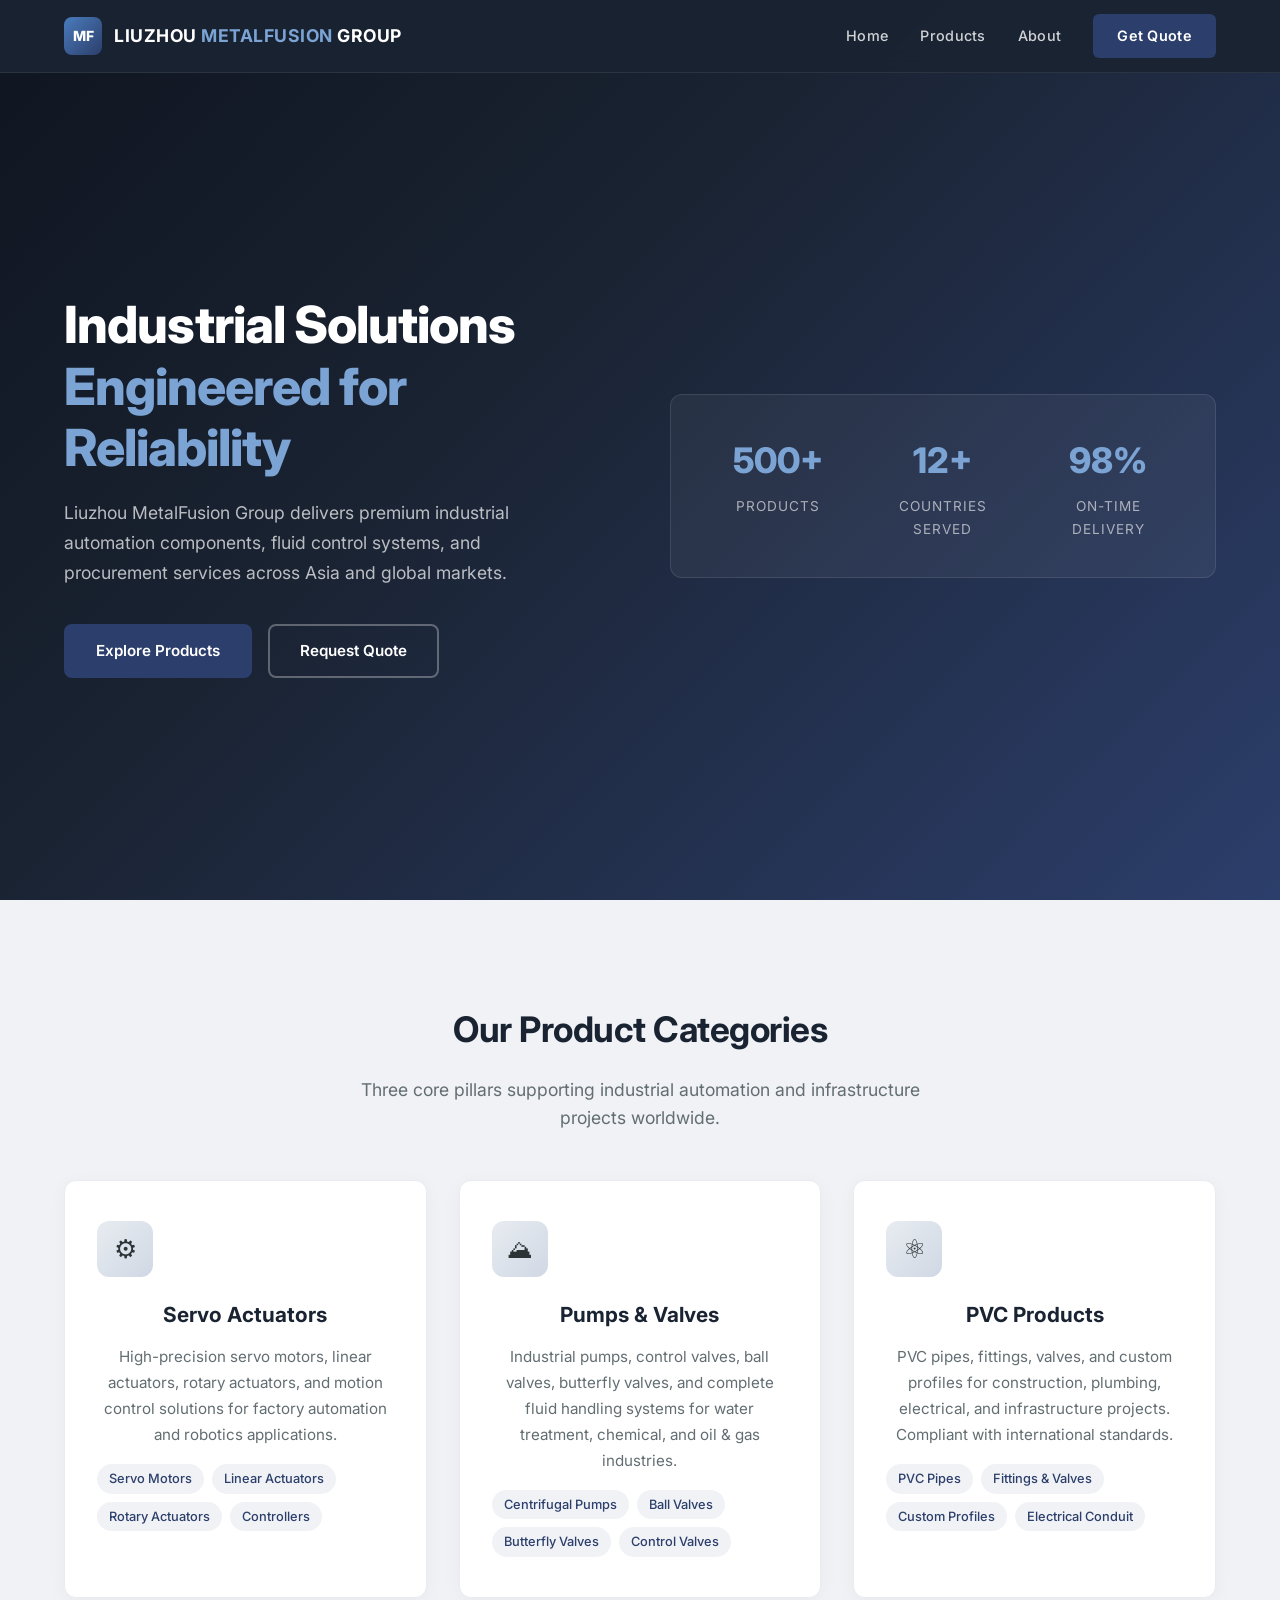
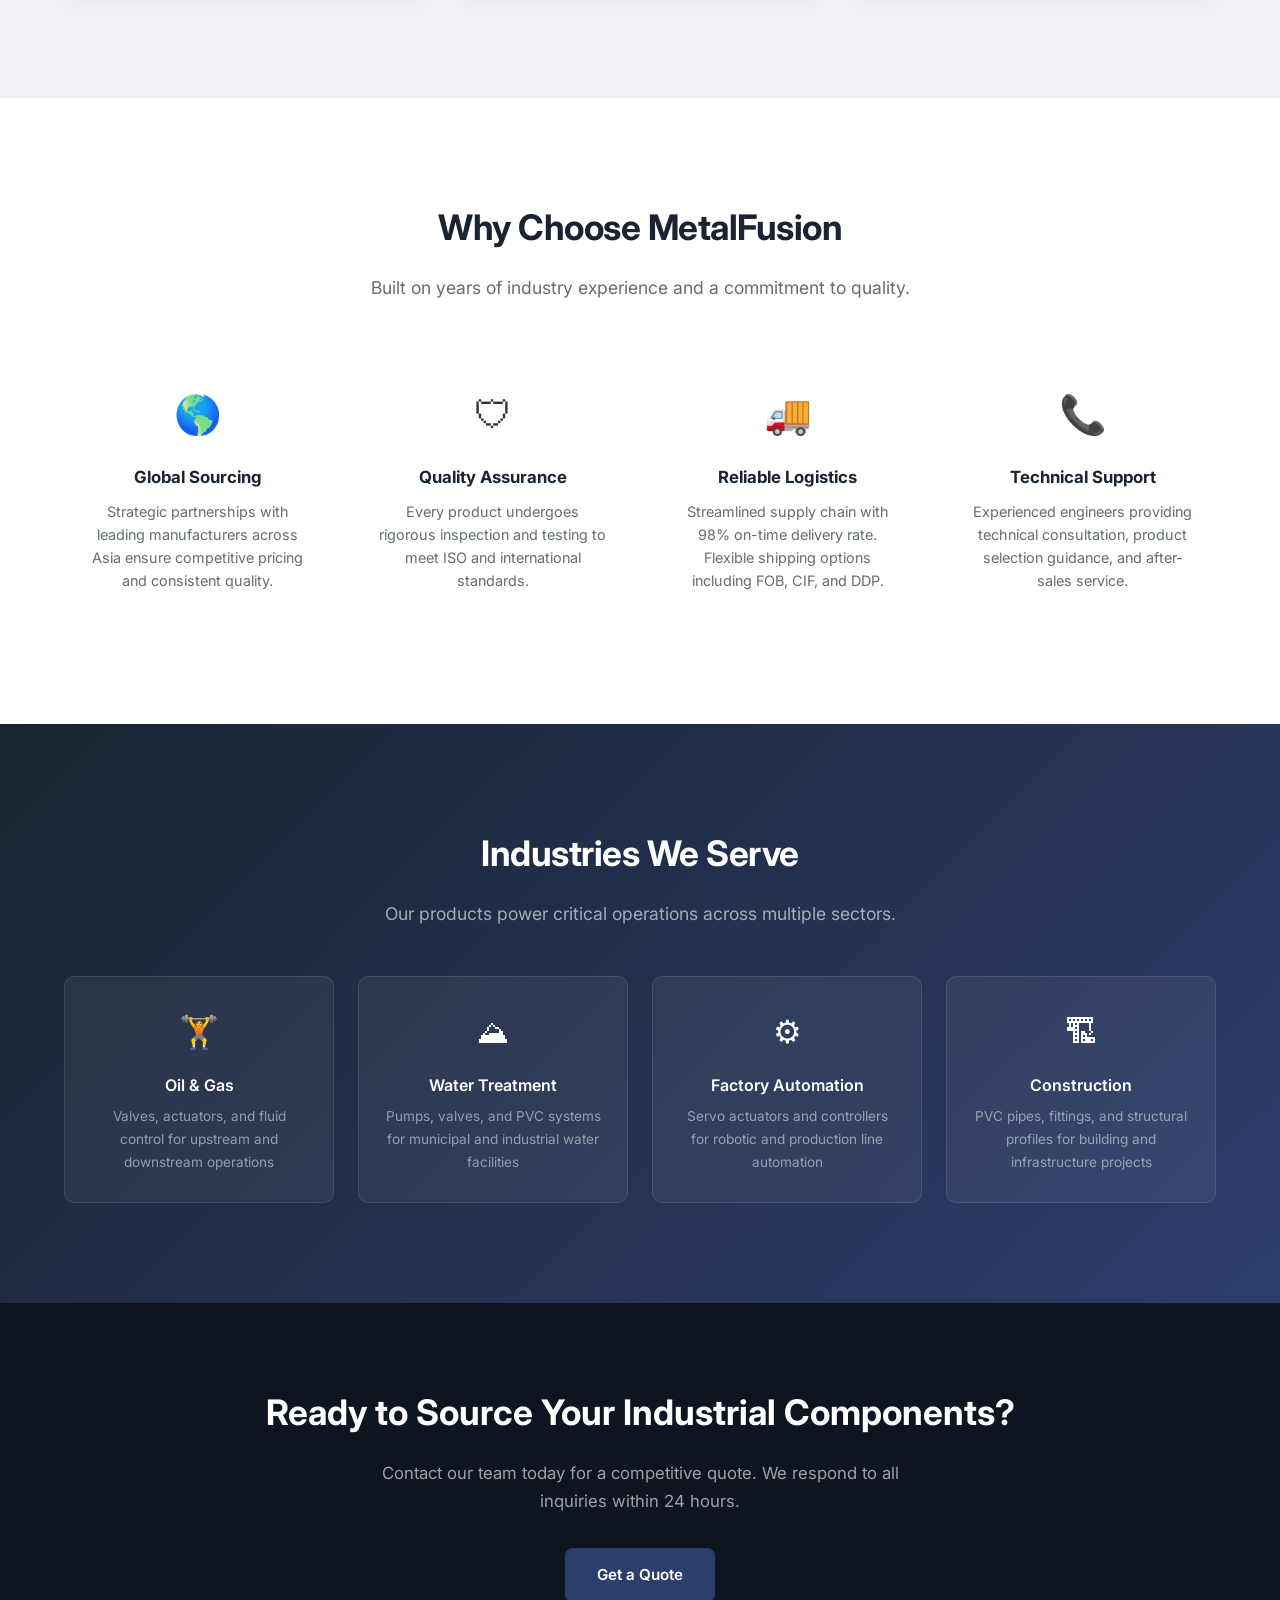
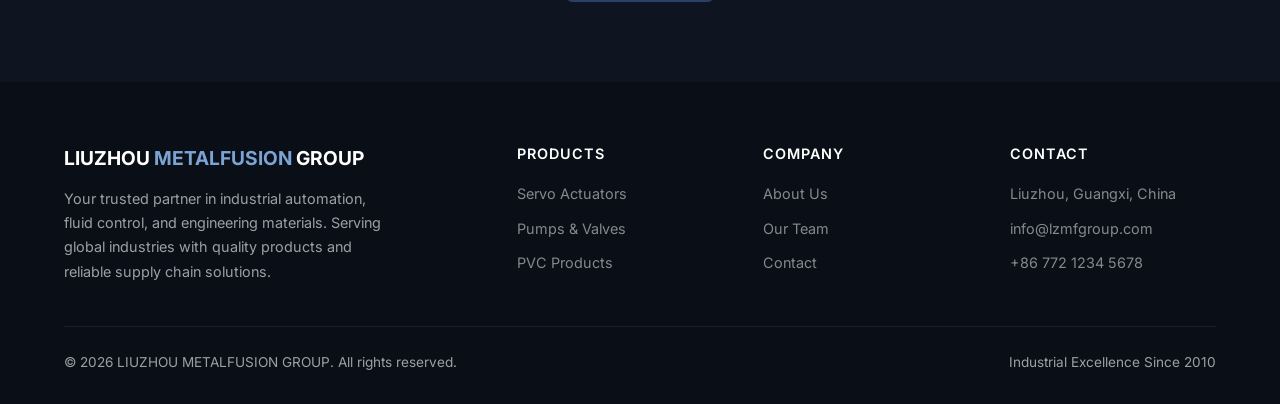
==== index.html @ cece7066 "Initial commit - LZMF Group industrial website" ====
<!DOCTYPE html>
<html lang="en">
<head>
  <meta charset="UTF-8" />
  <meta name="viewport" content="width=device-width, initial-scale=1.0" />
  <meta name="description" content="LIUZHOU METALFUSION GROUP - Industrial automation, servo actuators, pumps, valves, and PVC procurement solutions." />
  <link rel="preconnect" href="https://fonts.googleapis.com" />
  <link href="https://fonts.googleapis.com/css2?family=Inter:wght@400;500;600;700;800&display=swap" rel="stylesheet" />
  <link rel="stylesheet" href="css/style.css" />
  <title>LIUZHOU METALFUSION GROUP | Industrial Solutions</title>
</head>
<body>
<nav class="navbar">
  <div class="container">
    <a href="index.html" class="logo">
      <div class="logo-icon">MF</div>
      <span class="logo-text">LIUZHOU <span>METALFUSION</span> GROUP</span>
    </a>
    <div class="nav-links" id="navLinks">
      <a href="index.html">Home</a>
      <a href="products.html">Products</a>
      <a href="about.html">About</a>
      <a href="contact.html" class="btn-nav">Get Quote</a>
    </div>
    <div class="mobile-toggle" onclick="document.getElementById('navLinks').classList.toggle('active')">
      <span></span><span></span><span></span>
    </div>
  </div>
</nav>

<section class="hero">
  <div class="container">
    <div class="hero-content">
      <h1>Industrial Solutions <span>Engineered for Reliability</span></h1>
      <p>Liuzhou MetalFusion Group delivers premium industrial automation components, fluid control systems, and procurement services across Asia and global markets.</p>
      <div class="hero-buttons">
        <a href="products.html" class="btn-primary">Explore Products</a>
        <a href="contact.html" class="btn-outline">Request Quote</a>
      </div>
    </div>
    <div class="hero-stats">
      <div class="hero-stat">
        <div class="hero-stat-number">500+</div>
        <div class="hero-stat-label">Products</div>
      </div>
      <div class="hero-stat">
        <div class="hero-stat-number">12+</div>
        <div class="hero-stat-label">Countries Served</div>
      </div>
      <div class="hero-stat">
        <div class="hero-stat-number">98%</div>
        <div class="hero-stat-label">On-Time Delivery</div>
      </div>
    </div>
  </div>
</section>

<section class="categories section">
  <div class="container text-center">
    <h2 class="section-title">Our Product Categories</h2>
    <p class="section-subtitle">Three core pillars supporting industrial automation and infrastructure projects worldwide.</p>
    <div class="categories-grid">
      <div class="category-card">
        <div class="category-icon">&#9881;</div>
        <h3>Servo Actuators</h3>
        <p>High-precision servo motors, linear actuators, rotary actuators, and motion control solutions for factory automation and robotics applications.</p>
        <div class="tag-list">
          <span class="tag">Servo Motors</span>
          <span class="tag">Linear Actuators</span>
          <span class="tag">Rotary Actuators</span>
          <span class="tag">Controllers</span>
        </div>
      </div>
      <div class="category-card">
        <div class="category-icon">&#9968;</div>
        <h3>Pumps &amp; Valves</h3>
        <p>Industrial pumps, control valves, ball valves, butterfly valves, and complete fluid handling systems for water treatment, chemical, and oil &amp; gas industries.</p>
        <div class="tag-list">
          <span class="tag">Centrifugal Pumps</span>
          <span class="tag">Ball Valves</span>
          <span class="tag">Butterfly Valves</span>
          <span class="tag">Control Valves</span>
        </div>
      </div>
      <div class="category-card">
        <div class="category-icon">&#9883;</div>
        <h3>PVC Products</h3>
        <p>PVC pipes, fittings, valves, and custom profiles for construction, plumbing, electrical, and infrastructure projects. Compliant with international standards.</p>
        <div class="tag-list">
          <span class="tag">PVC Pipes</span>
          <span class="tag">Fittings &amp; Valves</span>
          <span class="tag">Custom Profiles</span>
          <span class="tag">Electrical Conduit</span>
        </div>
      </div>
    </div>
  </div>
</section>

<section class="advantages section">
  <div class="container text-center">
    <h2 class="section-title">Why Choose MetalFusion</h2>
    <p class="section-subtitle">Built on years of industry experience and a commitment to quality.</p>
    <div class="advantages-grid">
      <div class="advantage-item">
        <div class="advantage-icon">&#127758;</div>
        <h4>Global Sourcing</h4>
        <p>Strategic partnerships with leading manufacturers across Asia ensure competitive pricing and consistent quality.</p>
      </div>
      <div class="advantage-item">
        <div class="advantage-icon">&#128737;</div>
        <h4>Quality Assurance</h4>
        <p>Every product undergoes rigorous inspection and testing to meet ISO and international standards.</p>
      </div>
      <div class="advantage-item">
        <div class="advantage-icon">&#128666;</div>
        <h4>Reliable Logistics</h4>
        <p>Streamlined supply chain with 98% on-time delivery rate. Flexible shipping options including FOB, CIF, and DDP.</p>
      </div>
      <div class="advantage-item">
        <div class="advantage-icon">&#128222;</div>
        <h4>Technical Support</h4>
        <p>Experienced engineers providing technical consultation, product selection guidance, and after-sales service.</p>
      </div>
    </div>
  </div>
</section>

<section class="applications section">
  <div class="container text-center">
    <h2 class="section-title">Industries We Serve</h2>
    <p class="section-subtitle">Our products power critical operations across multiple sectors.</p>
    <div class="apps-grid">
      <div class="app-card">
        <div class="app-icon">&#127947;</div>
        <h4>Oil &amp; Gas</h4>
        <p>Valves, actuators, and fluid control for upstream and downstream operations</p>
      </div>
      <div class="app-card">
        <div class="app-icon">&#9968;</div>
        <h4>Water Treatment</h4>
        <p>Pumps, valves, and PVC systems for municipal and industrial water facilities</p>
      </div>
      <div class="app-card">
        <div class="app-icon">&#9881;</div>
        <h4>Factory Automation</h4>
        <p>Servo actuators and controllers for robotic and production line automation</p>
      </div>
      <div class="app-card">
        <div class="app-icon">&#127959;</div>
        <h4>Construction</h4>
        <p>PVC pipes, fittings, and structural profiles for building and infrastructure projects</p>
      </div>
    </div>
  </div>
</section>

<section class="cta-banner">
  <div class="container">
    <h2>Ready to Source Your Industrial Components?</h2>
    <p>Contact our team today for a competitive quote. We respond to all inquiries within 24 hours.</p>
    <a href="contact.html" class="btn-primary">Get a Quote</a>
  </div>
</section>

<footer class="footer">
  <div class="container">
    <div class="footer-grid">
      <div class="footer-brand">
        <span class="logo-text" style="color:#fff;font-weight:700;font-size:1.2rem;">LIUZHOU <span style="color:#7ba4d4;">METALFUSION</span> GROUP</span>
        <p>Your trusted partner in industrial automation, fluid control, and engineering materials. Serving global industries with quality products and reliable supply chain solutions.</p>
      </div>
      <div class="footer-col">
        <h5>Products</h5>
        <a href="products.html#actuators">Servo Actuators</a>
        <a href="products.html#pumps">Pumps &amp; Valves</a>
        <a href="products.html#pvc">PVC Products</a>
      </div>
      <div class="footer-col">
        <h5>Company</h5>
        <a href="about.html">About Us</a>
        <a href="about.html#team">Our Team</a>
        <a href="contact.html">Contact</a>
      </div>
      <div class="footer-col">
        <h5>Contact</h5>
        <a>Liuzhou, Guangxi, China</a>
        <a>info@lzmfgroup.com</a>
        <a>+86 772 1234 5678</a>
      </div>
    </div>
    <div class="footer-bottom">
      <span>&copy; 2026 LIUZHOU METALFUSION GROUP. All rights reserved.</span>
      <span>Industrial Excellence Since 2010</span>
    </div>
  </div>
</footer>

<script>
document.querySelectorAll('a[href^="#"]').forEach(a => {
  a.addEventListener('click', e => {
    e.preventDefault();
    const t = document.querySelector(a.getAttribute('href'));
    if(t) t.scrollIntoView({behavior:'smooth'});
  });
});
</script>
</body>
</html>
---- css/style.css ----
/* ============================================
   LIUZHOU METALFUSION GROUP
   Industrial Engineering Website
   ============================================ */

*, *::before, *::after { margin: 0; padding: 0; box-sizing: border-box; }
html { scroll-behavior: smooth; font-size: 16px; }
body {
  font-family: 'Inter', -apple-system, BlinkMacSystemFont, 'Segoe UI', Roboto, sans-serif;
  color: #2d3436;
  line-height: 1.7;
  background: #fff;
  overflow-x: hidden;
}
a { text-decoration: none; color: inherit; }
ul { list-style: none; }
img { max-width: 100%; height: auto; display: block; }
.container { max-width: 1200px; margin: 0 auto; padding: 0 24px; }
.section { padding: 100px 0; }
.section-title {
  font-size: 2.2rem;
  font-weight: 700;
  color: #1a2332;
  margin-bottom: 16px;
  letter-spacing: -0.5px;
}
.section-subtitle {
  font-size: 1.1rem;
  color: #636e72;
  max-width: 600px;
  margin-bottom: 48px;
  line-height: 1.6;
}
.text-center { text-align: center; }
.text-center .section-subtitle { margin-left: auto; margin-right: auto; }

.navbar {
  position: fixed;
  top: 0; left: 0; width: 100%;
  z-index: 1000;
  background: rgba(26,35,50,0.95);
  backdrop-filter: blur(10px);
  border-bottom: 1px solid rgba(255,255,255,0.08);
}
.navbar .container {
  display: flex;
  align-items: center;
  justify-content: space-between;
  height: 72px;
}
.navbar .logo { display: flex; align-items: center; gap: 12px; }
.navbar .logo-icon {
  width: 38px; height: 38px;
  background: linear-gradient(135deg, #4a7cbd, #2c3e6b);
  border-radius: 8px;
  display: flex; align-items: center; justify-content: center;
  font-weight: 800; font-size: 14px; color: #fff;
}
.navbar .logo-text { color: #fff; font-weight: 700; font-size: 1.1rem; letter-spacing: 0.5px; }
.navbar .logo-text span { color: #7ba4d4; }
.nav-links { display: flex; align-items: center; gap: 32px; }
.nav-links a {
  color: rgba(255,255,255,0.8);
  font-size: 0.9rem;
  font-weight: 500;
  transition: color 0.2s;
  letter-spacing: 0.3px;
}
.nav-links a:hover { color: #7ba4d4; }
.nav-links .btn-nav {
  background: #2c3e6b; color: #fff;
  padding: 10px 24px; border-radius: 6px;
  font-weight: 600;
}
.nav-links .btn-nav:hover { background: #3a50a0; }
.mobile-toggle { display: none; flex-direction: column; gap: 5px; cursor: pointer; padding: 8px; }
.mobile-toggle span { width: 26px; height: 2px; background: #fff; border-radius: 2px; }

.hero {
  min-height: 100vh;
  display: flex; align-items: center;
  background: linear-gradient(135deg, #0f1520 0%, #1a2332 40%, #2c3e6b 100%);
  position: relative; overflow: hidden;
  padding-top: 72px;
}
.hero .container {
  position: relative; z-index: 1;
  display: grid; grid-template-columns: 1fr 1fr; gap: 60px; align-items: center;
}
.hero-content h1 {
  font-size: 3.2rem; font-weight: 800; color: #fff;
  line-height: 1.2; margin-bottom: 20px; letter-spacing: -1px;
}
.hero-content h1 span { color: #7ba4d4; }
.hero-content p {
  font-size: 1.1rem; color: rgba(255,255,255,0.7);
  margin-bottom: 36px; max-width: 520px; line-height: 1.7;
}
.hero-buttons { display: flex; gap: 16px; flex-wrap: wrap; }
.btn-primary {
  display: inline-flex; align-items: center; gap: 8px;
  background: #2c3e6b; color: #fff;
  padding: 14px 32px; border-radius: 8px;
  font-weight: 600; font-size: 0.95rem;
  transition: all 0.2s; border: none; cursor: pointer;
}
.btn-primary:hover { background: #3a50a0; transform: translateY(-1px); }
.btn-outline {
  display: inline-flex; align-items: center; gap: 8px;
  border: 2px solid rgba(255,255,255,0.3); color: #fff;
  padding: 12px 30px; border-radius: 8px;
  font-weight: 600; font-size: 0.95rem;
}
.btn-outline:hover { border-color: #7ba4d4; color: #7ba4d4; }
.hero-stats {
  display: grid; grid-template-columns: repeat(3, 1fr); gap: 24px;
  background: rgba(255,255,255,0.05);
  border: 1px solid rgba(255,255,255,0.1);
  border-radius: 12px; padding: 36px;
}
.hero-stat { text-align: center; }
.hero-stat-number { font-size: 2.2rem; font-weight: 800; color: #7ba4d4; margin-bottom: 4px; }
.hero-stat-label { font-size: 0.85rem; color: rgba(255,255,255,0.6); text-transform: uppercase; letter-spacing: 1px; }

.categories { background: #f0f2f5; }
.categories-grid { display: grid; grid-template-columns: repeat(3, 1fr); gap: 32px; }
.category-card {
  background: #fff; border-radius: 12px; padding: 40px 32px;
  box-shadow: 0 4px 20px rgba(0,0,0,0.04);
  border: 1px solid #e8ecf1; transition: all 0.3s;
}
.category-card:hover {
  transform: translateY(-4px);
  box-shadow: 0 12px 40px rgba(0,0,0,0.08);
  border-color: #b0c4de;
}
.category-icon {
  width: 56px; height: 56px;
  background: linear-gradient(135deg, #e8ecf1, #d0d8e4);
  border-radius: 12px;
  display: flex; align-items: center; justify-content: center;
  font-size: 1.6rem; margin-bottom: 20px;
}
.category-card h3 { font-size: 1.3rem; font-weight: 700; color: #1a2332; margin-bottom: 12px; }
.category-card p { color: #636e72; font-size: 0.95rem; margin-bottom: 16px; line-height: 1.7; }
.category-card .tag-list { display: flex; flex-wrap: wrap; gap: 8px; }
.category-card .tag { background: #f0f2f5; color: #2c3e6b; font-size: 0.8rem; padding: 4px 12px; border-radius: 20px; font-weight: 500; }

.advantages { background: #fff; }
.advantages-grid { display: grid; grid-template-columns: repeat(4, 1fr); gap: 28px; }
.advantage-item { text-align: center; padding: 32px 20px; }
.advantage-icon { font-size: 2.4rem; margin-bottom: 16px; }
.advantage-item h4 { font-size: 1.05rem; font-weight: 700; color: #1a2332; margin-bottom: 8px; }
.advantage-item p { font-size: 0.9rem; color: #636e72; line-height: 1.6; }

.applications { background: linear-gradient(135deg, #1a2332, #2c3e6b); color: #fff; }
.applications .section-title { color: #fff; }
.applications .section-subtitle { color: rgba(255,255,255,0.6); }
.apps-grid { display: grid; grid-template-columns: repeat(4, 1fr); gap: 24px; }
.app-card {
  background: rgba(255,255,255,0.06);
  border: 1px solid rgba(255,255,255,0.1);
  border-radius: 10px; padding: 28px 24px; text-align: center;
}
.app-card:hover { background: rgba(255,255,255,0.1); border-color: rgba(123,164,212,0.4); }
.app-icon { font-size: 2rem; margin-bottom: 12px; }
.app-card h4 { font-size: 1rem; font-weight: 600; margin-bottom: 6px; }
.app-card p { font-size: 0.85rem; color: rgba(255,255,255,0.5); }

.cta-banner { background: #0f1520; padding: 80px 0; text-align: center; }
.cta-banner h2 { font-size: 2.2rem; font-weight: 700; color: #fff; margin-bottom: 16px; }
.cta-banner p { color: rgba(255,255,255,0.6); max-width: 560px; margin: 0 auto 32px; font-size: 1.05rem; }

.footer { background: #0a0f17; color: rgba(255,255,255,0.6); padding: 60px 0 30px; }
.footer-grid { display: grid; grid-template-columns: 2fr 1fr 1fr 1fr; gap: 40px; margin-bottom: 40px; }
.footer-brand .logo-text { font-size: 1.2rem; margin-bottom: 12px; display: block; }
.footer-brand p { font-size: 0.9rem; line-height: 1.7; max-width: 320px; }
.footer-col h5 { color: #fff; font-size: 0.9rem; font-weight: 600; margin-bottom: 16px; text-transform: uppercase; letter-spacing: 1px; }
.footer-col a { display: block; color: rgba(255,255,255,0.5); font-size: 0.9rem; margin-bottom: 10px; }
.footer-col a:hover { color: #7ba4d4; }
.footer-bottom { border-top: 1px solid rgba(255,255,255,0.08); padding-top: 24px; display: flex; justify-content: space-between; align-items: center; flex-wrap: wrap; gap: 12px; font-size: 0.85rem; }

.page-header { padding: 140px 0 60px; background: linear-gradient(135deg, #1a2332, #2c3e6b); text-align: center; }
.page-header h1 { color: #fff; font-size: 2.5rem; font-weight: 700; margin-bottom: 12px; }
.page-header p { color: rgba(255,255,255,0.6); max-width: 600px; margin: 0 auto; font-size: 1.05rem; }

.products-intro { background: #f0f2f5; }
.products-filter { display: flex; gap: 12px; justify-content: center; margin-bottom: 40px; flex-wrap: wrap; }
.filter-btn { padding: 8px 24px; border: 2px solid #d0d8e4; border-radius: 30px; background: #fff; color: #636e72; font-weight: 600; font-size: 0.85rem; cursor: pointer; }
.filter-btn:hover, .filter-btn.active { border-color: #2c3e6b; background: #2c3e6b; color: #fff; }
.products-grid { display: grid; grid-template-columns: repeat(3, 1fr); gap: 28px; }
.product-card { background: #fff; border-radius: 12px; overflow: hidden; box-shadow: 0 4px 16px rgba(0,0,0,0.04); border: 1px solid #e8ecf1; transition: all 0.3s; }
.product-card:hover { transform: translateY(-3px); box-shadow: 0 8px 30px rgba(0,0,0,0.08); }
.product-card-img { height: 200px; background: linear-gradient(135deg, #e8ecf1, #d0d8e4); display: flex; align-items: center; justify-content: center; font-size: 3rem; }
.product-card-body { padding: 24px; }
.product-card-body h3 { font-size: 1.1rem; font-weight: 700; color: #1a2332; margin-bottom: 8px; }
.product-card-body .tag { display: inline-block; background: #e8ecf1; color: #2c3e6b; font-size: 0.75rem; padding: 3px 10px; border-radius: 4px; font-weight: 600; margin-bottom: 10px; }
.product-card-body p { font-size: 0.9rem; color: #636e72; line-height: 1.6; margin-bottom: 16px; }
.product-card-body .btn-sm { color: #2c3e6b; font-weight: 600; }

.about-story { background: #fff; }
.about-content { display: grid; grid-template-columns: 1fr 1fr; gap: 60px; align-items: center; }
.about-content h2 { font-size: 2rem; font-weight: 700; color: #1a2332; margin-bottom: 20px; }
.about-content p { color: #636e72; margin-bottom: 16px; line-height: 1.8; }
.about-image { background: linear-gradient(135deg, #e8ecf1, #d0d8e4); border-radius: 12px; height: 400px; display: flex; align-items: center; justify-content: center; font-size: 4rem; }
.team-grid { display: grid; grid-template-columns: repeat(4, 1fr); gap: 24px; }
.team-card { text-align: center; }
.team-avatar { width: 80px; height: 80px; background: linear-gradient(135deg, #e8ecf1, #d0d8e4); border-radius: 50%; margin: 0 auto 16px; display: flex; align-items: center; justify-content: center; font-size: 2rem; }
.team-card h4 { font-size: 1rem; font-weight: 700; color: #1a2332; }
.team-card p { font-size: 0.85rem; color: #636e72; }

.contact-section { background: #f0f2f5; }
.contact-grid { display: grid; grid-template-columns: 1fr 1fr; gap: 48px; }
.contact-info h3 { font-size: 1.3rem; font-weight: 700; color: #1a2332; margin-bottom: 24px; }
.contact-item { display: flex; gap: 16px; margin-bottom: 24px; }
.contact-item-icon { width: 48px; height: 48px; background: #e8ecf1; border-radius: 10px; display: flex; align-items: center; justify-content: center; font-size: 1.3rem; flex-shrink: 0; }
.contact-item h4 { font-size: 0.95rem; font-weight: 600; color: #1a2332; margin-bottom: 4px; }
.contact-item p { font-size: 0.9rem; color: #636e72; }
.contact-form { background: #fff; border-radius: 12px; padding: 36px; box-shadow: 0 4px 20px rgba(0,0,0,0.04); }
.form-group { margin-bottom: 20px; }
.form-group label { display: block; font-size: 0.85rem; font-weight: 600; color: #1a2332; margin-bottom: 6px; }
.form-group input, .form-group textarea, .form-group select { width: 100%; padding: 12px 16px; border: 2px solid #e8ecf1; border-radius: 8px; font-family: inherit; font-size: 0.95rem; background: #fafbfc; }
.form-group input:focus, .form-group textarea:focus, .form-group select:focus { outline: none; border-color: #2c3e6b; }
.form-group textarea { min-height: 120px; resize: vertical; }

@media (max-width: 1024px) {
  .hero .container { grid-template-columns: 1fr; gap: 40px; }
  .hero-content h1 { font-size: 2.5rem; }
  .hero-stats { padding: 24px; }
  .advantages-grid { grid-template-columns: repeat(2, 1fr); }
  .apps-grid { grid-template-columns: repeat(2, 1fr); }
  .about-content { grid-template-columns: 1fr; }
  .footer-grid { grid-template-columns: 1fr 1fr; }
  .contact-grid { grid-template-columns: 1fr; }
}
@media (max-width: 768px) {
  .nav-links { display: none; }
  .mobile-toggle { display: flex; }
  .nav-links.active { display: flex; flex-direction: column; position: absolute; top: 72px; left: 0; width: 100%; background: #1a2332; padding: 24px; gap: 16px; border-bottom: 1px solid rgba(255,255,255,0.08); }
  .categories-grid { grid-template-columns: 1fr; }
  .products-grid { grid-template-columns: 1fr 1fr; }
  .team-grid { grid-template-columns: repeat(2, 1fr); }
  .hero-content h1 { font-size: 2rem; }
  .section { padding: 60px 0; }
  .section-title { font-size: 1.8rem; }
}
@media (max-width: 480px) {
  .products-grid { grid-template-columns: 1fr; }
  .advantages-grid { grid-template-columns: 1fr; }
  .apps-grid { grid-template-columns: 1fr; }
  .hero-stats { grid-template-columns: 1fr; gap: 16px; }
  .footer-grid { grid-template-columns: 1fr; }
}
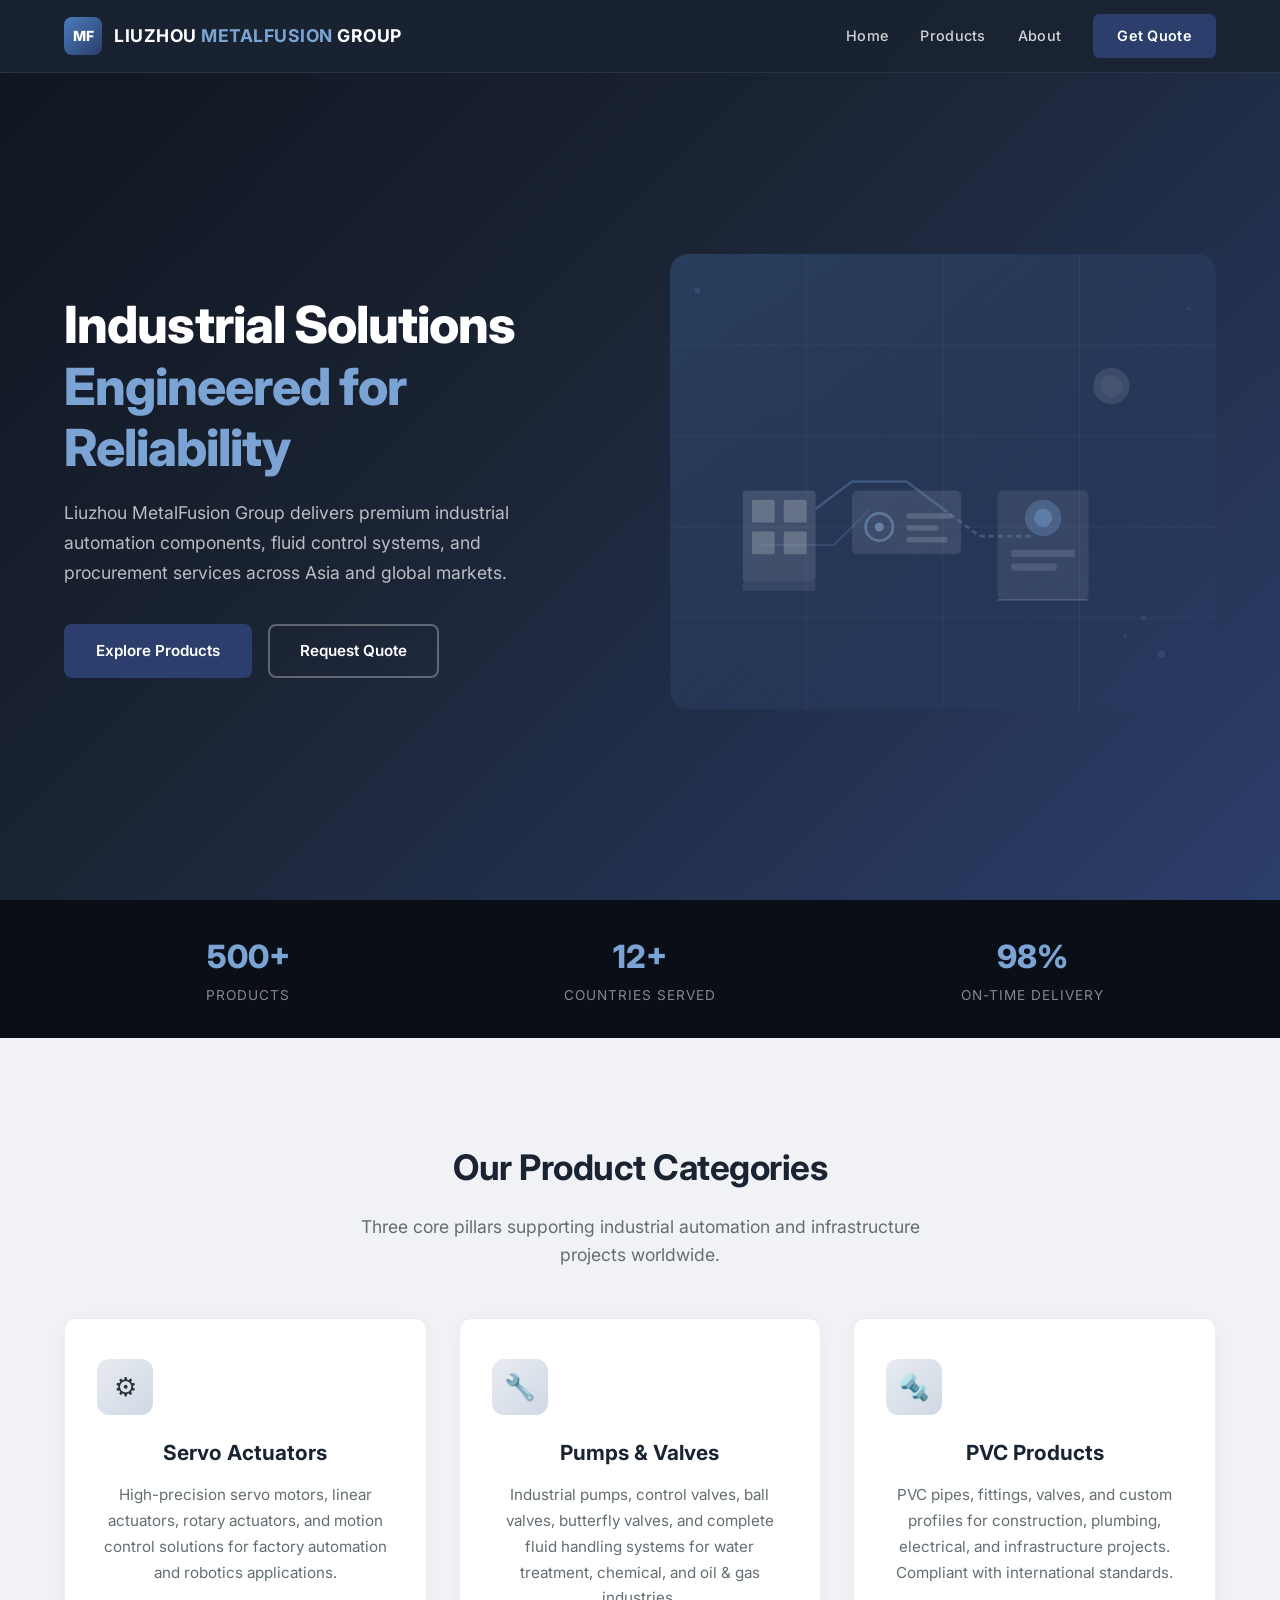
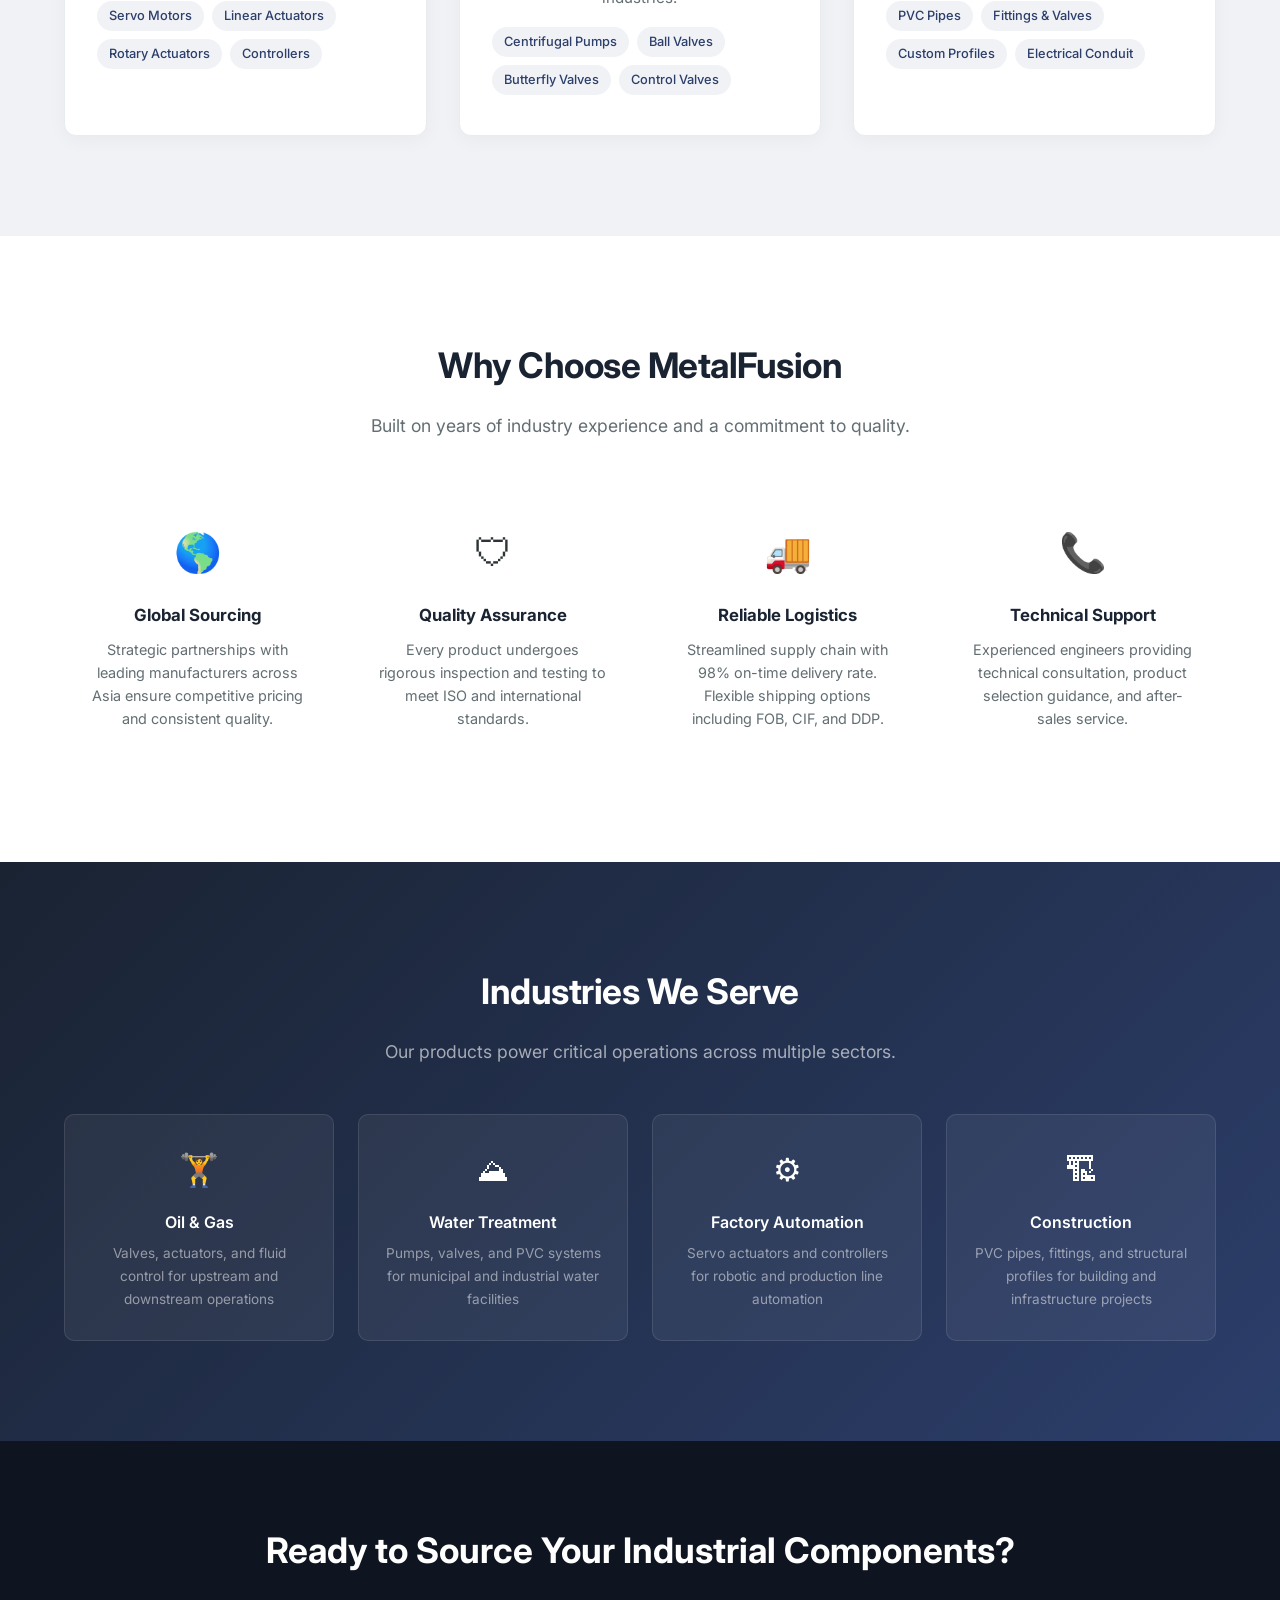
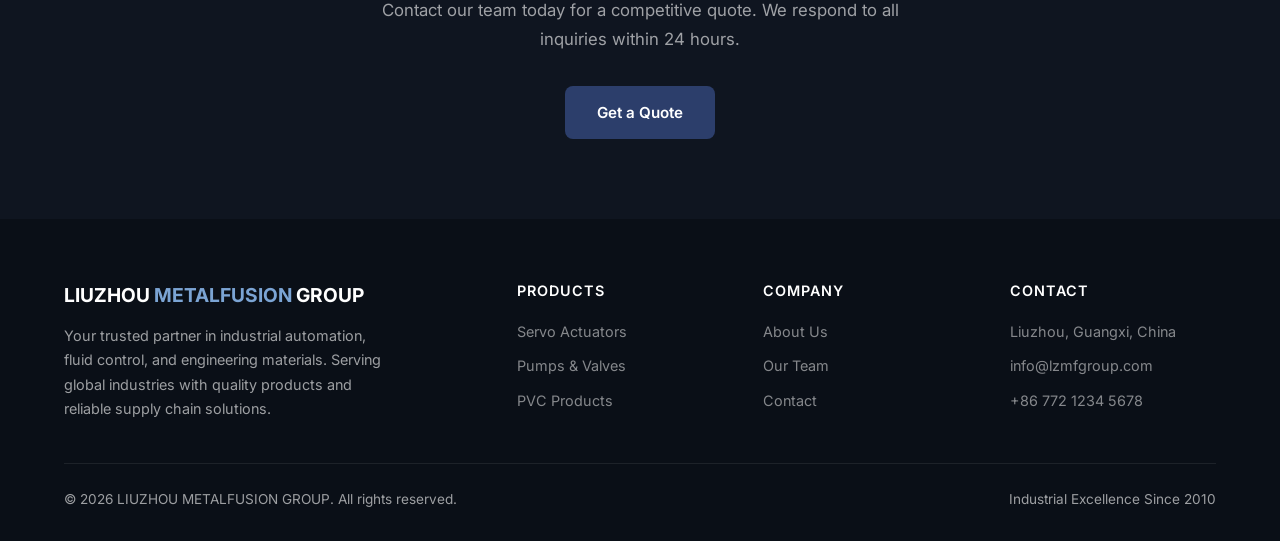
==== commit 1beba4a5: "Add SVG illustrations - industrial themed graphics" ====
--- a/index.html
+++ b/index.html
@@ -38,18 +38,83 @@
         <a href="contact.html" class="btn-outline">Request Quote</a>
       </div>
     </div>
-    <div class="hero-stats">
-      <div class="hero-stat">
-        <div class="hero-stat-number">500+</div>
-        <div class="hero-stat-label">Products</div>
-      </div>
-      <div class="hero-stat">
-        <div class="hero-stat-number">12+</div>
-        <div class="hero-stat-label">Countries Served</div>
-      </div>
-      <div class="hero-stat">
-        <div class="hero-stat-number">98%</div>
-        <div class="hero-stat-label">On-Time Delivery</div>
+    <div>
+      <svg viewBox="0 0 600 500" xmlns="http://www.w3.org/2000/svg" style="width:100%;max-width:600px;">
+  <defs>
+    <linearGradient id="g1" x1="0%" y1="0%" x2="100%" y2="100%">
+      <stop offset="0%" style="stop-color:#4a7cbd;stop-opacity:0.3"/>
+      <stop offset="100%" style="stop-color:#2c3e6b;stop-opacity:0.05"/>
+    </linearGradient>
+  </defs>
+  <rect width="600" height="500" fill="url(#g1)" rx="20"/>
+  <g stroke="rgba(255,255,255,0.05)" stroke-width="1">
+    <line x1="0" y1="100" x2="600" y2="100"/>
+    <line x1="0" y1="200" x2="600" y2="200"/>
+    <line x1="0" y1="300" x2="600" y2="300"/>
+    <line x1="0" y1="400" x2="600" y2="400"/>
+    <line x1="150" y1="0" x2="150" y2="500"/>
+    <line x1="300" y1="0" x2="300" y2="500"/>
+    <line x1="450" y1="0" x2="450" y2="500"/>
+  </g>
+  <g transform="translate(80,180)">
+    <rect x="0" y="80" width="80" height="100" fill="rgba(255,255,255,0.12)" rx="4"/>
+    <rect x="10" y="90" width="25" height="25" fill="rgba(255,255,255,0.2)" rx="2"/>
+    <rect x="45" y="90" width="25" height="25" fill="rgba(255,255,255,0.2)" rx="2"/>
+    <rect x="10" y="125" width="25" height="25" fill="rgba(255,255,255,0.2)" rx="2"/>
+    <rect x="45" y="125" width="25" height="25" fill="rgba(255,255,255,0.2)" rx="2"/>
+    <rect x="0" y="180" width="80" height="10" fill="rgba(255,255,255,0.08)" rx="2"/>
+  </g>
+  <g transform="translate(200,150)">
+    <rect x="0" y="110" width="120" height="70" fill="rgba(255,255,255,0.1)" rx="6"/>
+    <circle cx="30" cy="150" r="15" fill="none" stroke="rgba(123,164,212,0.5)" stroke-width="3"/>
+    <circle cx="30" cy="150" r="5" fill="rgba(123,164,212,0.6)"/>
+    <rect x="60" y="135" width="50" height="6" fill="rgba(255,255,255,0.15)" rx="2"/>
+    <rect x="60" y="148" width="35" height="6" fill="rgba(255,255,255,0.15)" rx="2"/>
+    <rect x="60" y="161" width="45" height="6" fill="rgba(255,255,255,0.15)" rx="2"/>
+  </g>
+  <g transform="translate(360,200)">
+    <rect x="0" y="60" width="100" height="120" fill="rgba(255,255,255,0.08)" rx="6"/>
+    <circle cx="50" cy="90" r="20" fill="rgba(123,164,212,0.3)"/>
+    <circle cx="50" cy="90" r="10" fill="rgba(123,164,212,0.4)"/>
+    <rect x="15" y="125" width="70" height="8" fill="rgba(255,255,255,0.12)" rx="2"/>
+    <rect x="15" y="140" width="50" height="8" fill="rgba(255,255,255,0.12)" rx="2"/>
+    <line x1="0" y1="180" x2="100" y2="180" stroke="rgba(255,255,255,0.15)" stroke-width="2"/>
+  </g>
+  <g stroke="rgba(123,164,212,0.3)" stroke-width="3" fill="none">
+    <path d="M 160 280 L 200 250 L 260 250 L 300 280"/>
+    <path d="M 300 280 L 340 310 L 400 310" stroke-dasharray="6,4"/>
+    <path d="M 100 320 L 180 320 L 220 280" stroke="rgba(123,164,212,0.2)" stroke-width="2"/>
+  </g>
+  <g transform="translate(460,120)" fill="rgba(255,255,255,0.1)">
+    <circle cx="25" cy="25" r="20"/>
+    <circle cx="25" cy="25" r="12" fill="rgba(255,255,255,0.05)"/>
+  </g>
+  <g fill="rgba(123,164,212,0.15)">
+    <circle cx="520" cy="400" r="3"/>
+    <circle cx="500" cy="420" r="2"/>
+    <circle cx="540" cy="440" r="4"/>
+    <circle cx="30" cy="40" r="3"/>
+    <circle cx="570" cy="60" r="2"/>
+  </g>
+</svg>
+    </div>
+  </div>
+</section>
+
+<section style="background:#0a0f17;padding:30px 0;">
+  <div class="container">
+    <div style="display:grid;grid-template-columns:repeat(3,1fr);gap:24px;text-align:center;">
+      <div>
+        <div style="font-size:2rem;font-weight:800;color:#7ba4d4;">500+</div>
+        <div style="font-size:.85rem;color:rgba(255,255,255,0.5);text-transform:uppercase;letter-spacing:1px;">Products</div>
+      </div>
+      <div>
+        <div style="font-size:2rem;font-weight:800;color:#7ba4d4;">12+</div>
+        <div style="font-size:.85rem;color:rgba(255,255,255,0.5);text-transform:uppercase;letter-spacing:1px;">Countries Served</div>
+      </div>
+      <div>
+        <div style="font-size:2rem;font-weight:800;color:#7ba4d4;">98%</div>
+        <div style="font-size:.85rem;color:rgba(255,255,255,0.5);text-transform:uppercase;letter-spacing:1px;">On-Time Delivery</div>
       </div>
     </div>
   </div>
@@ -61,7 +126,7 @@
     <p class="section-subtitle">Three core pillars supporting industrial automation and infrastructure projects worldwide.</p>
     <div class="categories-grid">
       <div class="category-card">
-        <div class="category-icon">&#9881;</div>
+        <div class="category-icon">⚙</div>
         <h3>Servo Actuators</h3>
         <p>High-precision servo motors, linear actuators, rotary actuators, and motion control solutions for factory automation and robotics applications.</p>
         <div class="tag-list">
@@ -72,7 +137,7 @@
         </div>
       </div>
       <div class="category-card">
-        <div class="category-icon">&#9968;</div>
+        <div class="category-icon">🔧</div>
         <h3>Pumps &amp; Valves</h3>
         <p>Industrial pumps, control valves, ball valves, butterfly valves, and complete fluid handling systems for water treatment, chemical, and oil &amp; gas industries.</p>
         <div class="tag-list">
@@ -83,7 +148,7 @@
         </div>
       </div>
       <div class="category-card">
-        <div class="category-icon">&#9883;</div>
+        <div class="category-icon">🔩</div>
         <h3>PVC Products</h3>
         <p>PVC pipes, fittings, valves, and custom profiles for construction, plumbing, electrical, and infrastructure projects. Compliant with international standards.</p>
         <div class="tag-list">
